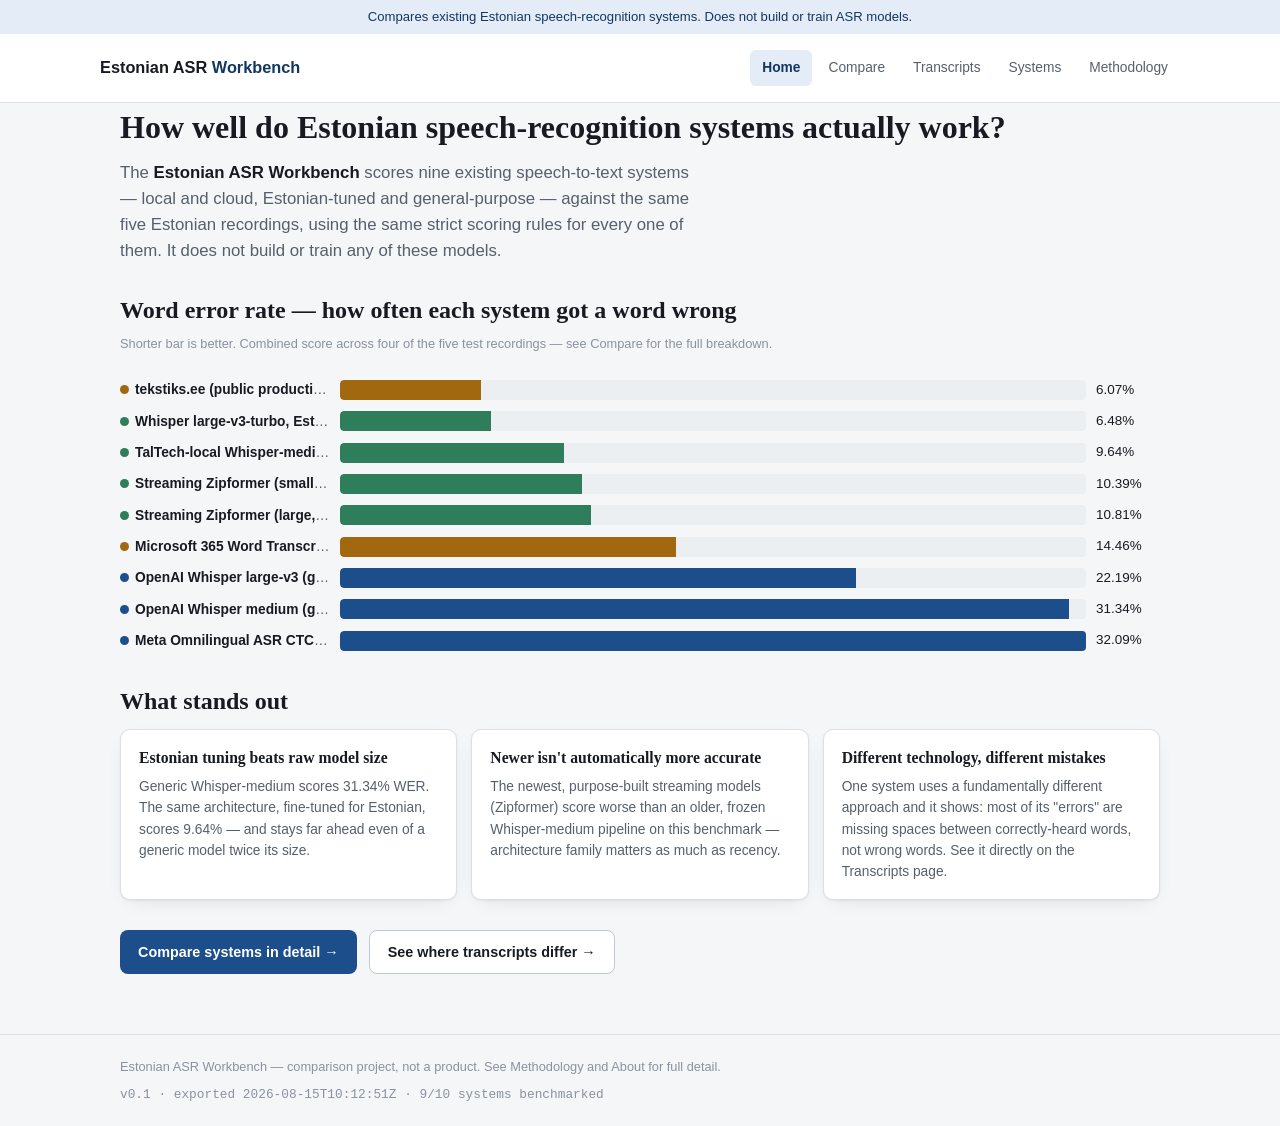
==== index.html @ 6c3801e6 "Initial commit: Estonian ASR Workbench results site v0.1 Static site (no build step, no backend, no " ====
<!doctype html>
<html lang="en">
<head>
<meta charset="utf-8">
<meta name="viewport" content="width=device-width, initial-scale=1">
<title>Estonian ASR Workbench — results</title>
<link rel="stylesheet" href="css/style.css">
</head>
<body>
<header class="site-head" id="site-header"></header>

<main class="wrap">
  <h1>How well do Estonian speech-recognition systems actually work?</h1>
  <p class="hero-scope">
    The <strong>Estonian ASR Workbench</strong> scores nine existing speech-to-text
    systems — local and cloud, Estonian-tuned and general-purpose — against the
    same five Estonian recordings, using the same strict scoring rules for
    every one of them. It does not build or train any of these models.
  </p>

  <section id="chart-section">
    <h2>Word error rate — how often each system got a word wrong</h2>
    <p class="chart-caption">Shorter bar is better. Combined score across four of the five test recordings — see Compare for the full breakdown.</p>
    <div id="barchart" class="barchart"></div>
  </section>

  <section id="findings-section">
    <h2>What stands out</h2>
    <div class="finding-grid">
      <div class="finding-card">
        <h3>Estonian tuning beats raw model size</h3>
        <p>Generic Whisper-medium scores 31.34% WER. The same architecture, fine-tuned for Estonian, scores 9.64% — and stays far ahead even of a generic model twice its size.</p>
      </div>
      <div class="finding-card">
        <h3>Newer isn't automatically more accurate</h3>
        <p>The newest, purpose-built streaming models (Zipformer) score worse than an older, frozen Whisper-medium pipeline on this benchmark — architecture family matters as much as recency.</p>
      </div>
      <div class="finding-card">
        <h3>Different technology, different mistakes</h3>
        <p>One system uses a fundamentally different approach and it shows: most of its "errors" are missing spaces between correctly-heard words, not wrong words. See it directly on the Transcripts page.</p>
      </div>
    </div>
  </section>

  <section id="cta-section">
    <div class="cta-row">
      <a class="btn primary" href="compare.html">Compare systems in detail →</a>
      <a class="btn secondary" href="transcripts.html">See where transcripts differ →</a>
    </div>
  </section>
</main>

<footer class="site-foot" id="site-footer"></footer>

<script src="js/data.js"></script>
<script src="js/home.js"></script>
</body>
</html>
---- css/style.css ----
:root {
  --bg: #F5F6F8;
  --surface: #FFFFFF;
  --surface-sunken: #ECEFF2;
  --text: #171B21;
  --text-dim: #565F6C;
  --text-faint: #8992A0;
  --border: #DBE0E6;
  --border-strong: #C1C8D1;
  --accent: #1C4E8C;
  --accent-strong: #123761;
  --accent-soft: #E4ECF7;
  --local: #2E7D5B;
  --local-soft: #E1F0E8;
  --cloud: #A2680F;
  --cloud-soft: #F5EADA;
  --planned: #8992A0;
  --planned-soft: #ECEFF2;
  --sub: #C6572E;
  --del: #8992A0;
  --ins: #1C4E8C;
  --bound: #A2680F;
  --shadow: 0 1px 2px rgba(20,30,45,.06), 0 6px 20px -10px rgba(20,30,45,.15);
}

@media (prefers-color-scheme: dark) {
  :root {
    --bg: #10141A;
    --surface: #171C24;
    --surface-sunken: #0C0F14;
    --text: #E7EBF1;
    --text-dim: #A5AEBC;
    --text-faint: #6C7684;
    --border: #29313D;
    --border-strong: #3A4552;
    --accent: #6E9FE0;
    --accent-strong: #9AC0F2;
    --accent-soft: #1B2C46;
    --local: #6BBE95;
    --local-soft: #163526;
    --cloud: #D8A24F;
    --cloud-soft: #3A2E14;
    --planned: #6C7684;
    --planned-soft: #1C222B;
    --sub: #E08A63;
    --del: #6C7684;
    --ins: #6E9FE0;
    --bound: #D8A24F;
    --shadow: 0 1px 2px rgba(0,0,0,.4), 0 8px 24px -12px rgba(0,0,0,.6);
  }
}

* { box-sizing: border-box; }
html { color-scheme: light dark; }

body {
  margin: 0;
  background: var(--bg);
  color: var(--text);
  font-family: -apple-system, "Segoe UI", Roboto, Helvetica, Arial, sans-serif;
  line-height: 1.55;
}

h1, h2, h3 { font-family: Charter, "Iowan Old Style", Georgia, serif; text-wrap: balance; margin: 0 0 8px; }
code, .mono, .eyebrow { font-family: ui-monospace, "SF Mono", Consolas, Menlo, monospace; }

a { color: var(--accent-strong); }
.wrap { max-width: 1080px; margin: 0 auto; padding: 0 20px; }
/* Transcript comparison needs more horizontal room for 2-4 columns side by
   side -- widened site-wide (header/main/footer together) only on that page. */
body.wide .wrap { max-width: 1320px; }

/* ---- header / nav ---- */
header.site-head {
  border-bottom: 1px solid var(--border);
  background: var(--surface);
}
header.site-head .bar { display: flex; align-items: center; justify-content: space-between; padding: 16px 0; gap: 16px; flex-wrap: wrap; }
header.site-head .brand { font-weight: 700; font-size: 1.02rem; text-decoration: none; color: var(--text); }
header.site-head .brand span { color: var(--accent-strong); }
nav.site-nav { display: flex; gap: 4px; flex-wrap: wrap; }
nav.site-nav a, nav.site-nav .soon {
  font-size: 0.86rem; padding: 7px 12px; border-radius: 6px; text-decoration: none; color: var(--text-dim);
}
nav.site-nav a:hover { background: var(--surface-sunken); color: var(--text); }
nav.site-nav a.active { color: var(--accent-strong); background: var(--accent-soft); font-weight: 600; }
nav.site-nav .soon { color: var(--text-faint); cursor: default; }
nav.site-nav .soon::after { content: " · soon"; font-size: 0.72rem; }

.scope-strip {
  background: var(--accent-soft); color: var(--accent-strong);
  font-size: 0.82rem; text-align: center; padding: 7px 16px;
}

main { padding: 36px 0 80px; }

footer.site-foot {
  border-top: 1px solid var(--border); margin-top: 60px; padding: 22px 0;
  color: var(--text-faint); font-size: 0.8rem;
}
footer.site-foot .wrap { display: flex; justify-content: space-between; flex-wrap: wrap; gap: 8px; }

/* ---- home ---- */
.hero-scope { font-size: 1.05rem; color: var(--text-dim); max-width: 62ch; margin: 4px 0 28px; }
.hero-scope strong { color: var(--text); }

.barchart { display: flex; flex-direction: column; gap: 10px; margin: 8px 0 32px; }
.barchart .row { display: grid; grid-template-columns: 210px 1fr 64px; align-items: center; gap: 10px; }
.barchart .label { font-size: 0.86rem; text-align: right; color: var(--text-dim); white-space: nowrap; overflow: hidden; text-overflow: ellipsis; }
.barchart .label strong { color: var(--text); }
.barchart .track { background: var(--surface-sunken); border-radius: 4px; height: 20px; overflow: hidden; }
.barchart .fill { height: 100%; border-radius: 4px 0 0 4px; }
.barchart .val { font-variant-numeric: tabular-nums; font-size: 0.84rem; color: var(--text); }
.chart-caption { font-size: 0.8rem; color: var(--text-faint); margin: -4px 0 26px; }
@media (max-width: 640px) {
  .barchart .row { grid-template-columns: 110px 1fr 52px; }
  .barchart .label { font-size: 0.76rem; }
}

.cat-dot { display: inline-block; width: 9px; height: 9px; border-radius: 50%; margin-right: 6px; }
.cat-estonian-specialized-local { background: var(--local); }
.cat-general-multilingual-open { background: var(--accent); }
.cat-commercial-cloud { background: var(--cloud); }

.finding-grid { display: grid; grid-template-columns: repeat(auto-fit, minmax(230px,1fr)); gap: 14px; margin: 8px 0 30px; }
.finding-card { background: var(--surface); border: 1px solid var(--border); border-radius: 10px; padding: 16px 18px; box-shadow: var(--shadow); }
.finding-card h3 { font-size: 0.98rem; margin-bottom: 6px; }
.finding-card p { font-size: 0.86rem; color: var(--text-dim); margin: 0; }

.cta-row { display: flex; gap: 12px; flex-wrap: wrap; margin: 4px 0 8px; }
.btn { display: inline-flex; align-items: center; gap: 6px; padding: 10px 18px; border-radius: 8px; font-size: 0.9rem; font-weight: 600; text-decoration: none; }
.btn.primary { background: var(--accent); color: #fff; }
.btn.secondary { background: var(--surface); color: var(--text); border: 1px solid var(--border-strong); }

/* ---- compare page ---- */
.filters { display: flex; flex-wrap: wrap; gap: 20px; background: var(--surface); border: 1px solid var(--border); border-radius: 10px; padding: 16px 18px; margin: 4px 0 22px; box-shadow: var(--shadow); }
.filter-group { display: flex; flex-direction: column; gap: 6px; }
.filter-group .fg-label { font-size: 0.7rem; letter-spacing: .05em; text-transform: uppercase; color: var(--text-faint); font-weight: 600; }
.filter-group .fg-opts { display: flex; gap: 6px; flex-wrap: wrap; }
.chip { border: 1px solid var(--border-strong); background: var(--surface); color: var(--text-dim); font-size: 0.8rem; padding: 5px 11px; border-radius: 100px; cursor: pointer; user-select: none; }
.chip[aria-pressed="true"] { background: var(--accent); border-color: var(--accent); color: #fff; }
.filter-meta { margin-left: auto; align-self: center; font-size: 0.8rem; color: var(--text-faint); }

.rank-note { font-size: 0.82rem; color: var(--text-faint); margin: 10px 2px 18px; max-width: 68ch; }

.table-wrap { overflow-x: auto; border: 1px solid var(--border); border-radius: 10px; background: var(--surface); box-shadow: var(--shadow); }
table.leaderboard { border-collapse: collapse; width: 100%; min-width: 760px; font-size: 0.86rem; }
table.leaderboard th, table.leaderboard td { padding: 10px 14px; border-bottom: 1px solid var(--border); text-align: left; vertical-align: middle; }
table.leaderboard thead th { background: var(--surface-sunken); font-size: 0.7rem; letter-spacing: .05em; text-transform: uppercase; color: var(--text-dim); cursor: pointer; white-space: nowrap; }
table.leaderboard thead th.num, table.leaderboard td.num { text-align: right; font-variant-numeric: tabular-nums; }
table.leaderboard thead th[aria-sort]::after { content: ""; margin-left: 5px; }
table.leaderboard thead th[aria-sort="ascending"]::after { content: "▲"; font-size: 0.6rem; }
table.leaderboard thead th[aria-sort="descending"]::after { content: "▼"; font-size: 0.6rem; }
table.leaderboard tbody tr.sysrow { cursor: pointer; }
table.leaderboard tbody tr.sysrow:hover { background: var(--surface-sunken); }
table.leaderboard tbody tr.detail-row td { background: var(--surface-sunken); padding: 14px 20px; }
table.leaderboard tbody tr.detail-row { display: none; }
table.leaderboard tbody tr.detail-row.open { display: table-row; }

.dim-badge { display: inline-block; font-size: 0.72rem; padding: 2px 8px; border-radius: 5px; border: 1px solid var(--border-strong); color: var(--text-dim); white-space: nowrap; }
.dim-badge.local { color: var(--local); border-color: color-mix(in srgb, var(--local) 40%, transparent); background: var(--local-soft); }
.dim-badge.cloud { color: var(--cloud); border-color: color-mix(in srgb, var(--cloud) 40%, transparent); background: var(--cloud-soft); }
.dim-badge.planned { color: var(--planned); background: var(--planned-soft); }

.mini-table { width: 100%; border-collapse: collapse; font-size: 0.82rem; margin-top: 4px; }
.mini-table th, .mini-table td { padding: 6px 10px; border-bottom: 1px solid var(--border); text-align: right; }
.mini-table th:first-child, .mini-table td:first-child { text-align: left; }
.mini-table th { color: var(--text-faint); font-weight: 600; font-size: 0.72rem; text-transform: uppercase; }

/* ---- transcripts page ---- */
.picker-bar { background: var(--surface); border: 1px solid var(--border); border-radius: 10px; padding: 16px 18px; margin: 4px 0 20px; box-shadow: var(--shadow); display: flex; flex-wrap: wrap; gap: 22px; align-items: flex-start; }
.set-picker { display: flex; gap: 6px; }
.set-picker button { width: 34px; height: 34px; border-radius: 8px; border: 1px solid var(--border-strong); background: var(--surface); color: var(--text-dim); font-weight: 600; cursor: pointer; }
.set-picker button[aria-pressed="true"] { background: var(--accent); border-color: var(--accent); color: #fff; }
.sys-picker { display: flex; flex-wrap: wrap; gap: 6px; max-width: 620px; }
.sys-picker label { display: flex; align-items: center; gap: 6px; font-size: 0.82rem; border: 1px solid var(--border-strong); border-radius: 100px; padding: 5px 11px 5px 8px; cursor: pointer; color: var(--text-dim); }
.sys-picker label.checked { background: var(--accent-soft); border-color: var(--accent); color: var(--accent-strong); }
.sys-picker label.disabled { opacity: .4; cursor: not-allowed; }
.picker-note { font-size: 0.78rem; color: var(--text-faint); }

.legend { display: flex; flex-wrap: wrap; gap: 14px 20px; font-size: 0.8rem; margin: 0 0 10px; color: var(--text-dim); }
.legend .item { display: flex; align-items: center; gap: 6px; }
.legend .sw { width: 12px; height: 12px; border-radius: 3px; flex: none; }

.insight-note {
  background: var(--surface); border: 1px solid var(--border); border-radius: 8px;
  padding: 12px 16px; margin: 0 0 20px; font-size: 0.86rem; color: var(--text-dim);
}
.insight-note strong { color: var(--text); }

/* The reference is the one thing everything else is measured against --
   it must not read as "just another card" next to the system columns. */
.ref-block {
  background: var(--accent-soft); border: 1px solid color-mix(in srgb, var(--accent) 35%, transparent);
  border-radius: 8px; padding: 16px 20px; margin: 0 0 20px; font-size: 1rem;
}
.ref-block .eyebrow { display: block; margin-bottom: 2px; color: var(--accent-strong); }
.ref-block .ref-sub { display: block; font-family: -apple-system, sans-serif; font-size: 0.78rem; color: var(--accent-strong); opacity: 0.85; margin-bottom: 10px; }
.ref-block .ref-text { color: var(--text); }

.cols-label { font-size: 0.7rem; letter-spacing: .05em; text-transform: uppercase; color: var(--text-faint); font-weight: 600; margin: 0 0 8px; }

.transcript-cols { display: grid; gap: 14px; grid-template-columns: repeat(auto-fit, minmax(230px, 1fr)); align-items: start; }
.transcript-col { background: var(--surface); border: 1px solid var(--border); border-radius: 10px; box-shadow: var(--shadow); overflow: hidden; max-width: 560px; }
.transcript-col .col-head { padding: 10px 14px; border-bottom: 1px solid var(--border); background: var(--surface-sunken); font-size: 0.84rem; font-weight: 600; display: flex; justify-content: space-between; gap: 8px; }
.transcript-col .col-head .wer { font-variant-numeric: tabular-nums; color: var(--text-dim); font-weight: 500; }
.transcript-col .col-body { padding: 14px 16px; font-size: 0.9rem; line-height: 1.85; }
.tok { padding: 1px 2px; border-radius: 3px; }
.tok.sub { background: color-mix(in srgb, var(--sub) 22%, transparent); text-decoration: underline wavy var(--sub); text-decoration-thickness: 1px; }
.tok.del { background: color-mix(in srgb, var(--del) 18%, transparent); text-decoration: line-through; color: var(--text-faint); }
.tok.ins { background: color-mix(in srgb, var(--ins) 20%, transparent); }
.tok.bound { background: color-mix(in srgb, var(--bound) 22%, transparent); }
.normalize-note { font-size: 0.76rem; color: var(--text-faint); margin: 4px 0 20px; }

@media (max-width: 720px) {
  .picker-bar { position: sticky; top: 0; z-index: 10; }
}

.empty-hint { color: var(--text-faint); font-size: 0.86rem; padding: 30px 0; text-align: center; }

.page-head { margin-bottom: 22px; }
.page-head p { color: var(--text-dim); max-width: 68ch; margin: 4px 0 0; }

/* ---- systems catalog ---- */
.cat-section { margin: 0 0 40px; }
.cat-heading { display: flex; align-items: center; font-size: 1.1rem; margin: 0 0 14px; }
.cat-heading .cat-dot { width: 11px; height: 11px; margin-right: 9px; }
.cat-count { font-family: ui-monospace, monospace; font-size: 0.8rem; color: var(--text-faint); font-weight: 400; margin-left: 8px; }

.system-grid { display: flex; flex-direction: column; gap: 10px; }
.system-card { background: var(--surface); border: 1px solid var(--border); border-radius: 10px; box-shadow: var(--shadow); overflow: hidden; }
.system-card.open { border-color: var(--border-strong); }

.card-head {
  width: 100%; display: flex; align-items: center; justify-content: space-between; gap: 16px;
  background: none; border: none; text-align: left; cursor: pointer; padding: 14px 18px; font: inherit; color: inherit;
}
.card-head:hover { background: var(--surface-sunken); }
.card-head-main { display: flex; flex-direction: column; gap: 6px; min-width: 0; }
.card-title { font-weight: 700; font-size: 0.98rem; }
.card-provider { font-size: 0.82rem; color: var(--text-dim); }
.card-badges { display: flex; flex-wrap: wrap; gap: 6px; margin-top: 2px; }
.card-badges .dim-badge { font-size: 0.7rem; }

.card-wer-wrap { flex: none; text-align: right; }
.card-wer { display: block; font-variant-numeric: tabular-nums; font-size: 1.3rem; font-weight: 700; color: var(--text); }
.card-wer-label { display: block; font-size: 0.68rem; letter-spacing: .05em; text-transform: uppercase; color: var(--text-faint); }
.card-wer-empty { font-size: 0.82rem; color: var(--text-faint); font-style: italic; }

.card-detail { display: none; padding: 4px 18px 20px; border-top: 1px solid var(--border); }
.system-card.open .card-detail { display: block; padding-top: 16px; }

.detail-grid { display: grid; grid-template-columns: 1fr 1fr; gap: 24px; margin-bottom: 14px; }
@media (max-width: 720px) { .detail-grid { grid-template-columns: 1fr; } }

.kv-list { margin: 0; }
.kv-row { display: grid; grid-template-columns: 160px 1fr; gap: 10px; padding: 6px 0; border-bottom: 1px solid var(--border); font-size: 0.84rem; }
.kv-row dt { color: var(--text-faint); }
.kv-row dd { margin: 0; overflow-wrap: anywhere; }
.kv-val { color: var(--text); }
.kv-empty { color: var(--text-faint); font-style: italic; }
.kv-list .kv-list { margin-top: 4px; }
.kv-list .kv-list .kv-row { grid-template-columns: 130px 1fr; padding: 4px 0; font-size: 0.8rem; }

.note-block { background: var(--surface-sunken); border-radius: 8px; padding: 12px 16px; margin: 10px 0 0; font-size: 0.86rem; }
.note-block p { margin: 4px 0 0; color: var(--text-dim); }
.note-block .note-label { font-size: 0.7rem; letter-spacing: .05em; text-transform: uppercase; color: var(--text-faint); font-weight: 600; }
.note-block.limitation { border-left: 3px solid var(--bound); }
.note-block.unknown { border-left: 3px solid var(--text-faint); }

@media (max-width: 560px) {
  .card-head { flex-direction: column; align-items: flex-start; gap: 8px; }
  .card-wer-wrap { text-align: left; }
  .card-wer { display: inline; font-size: 1.05rem; }
  .card-wer-label { display: inline; margin-left: 4px; }
  .kv-row, .kv-list .kv-list .kv-row { grid-template-columns: 1fr; gap: 2px; }
  .kv-row dt { font-size: 0.72rem; text-transform: uppercase; letter-spacing: .03em; }
}

.detail-links { font-size: 0.84rem; margin: 14px 0 0; }

/* ---- methodology ---- */
.summary-box {
  background: var(--accent-soft); border: 1px solid color-mix(in srgb, var(--accent) 30%, transparent);
  border-radius: 10px; padding: 18px 22px; margin: 0 0 26px;
}
.summary-box h2 { font-size: 1.02rem; margin: 0 0 10px; color: var(--accent-strong); }
.plain-list { margin: 0; padding-left: 1.2em; }
.plain-list li { margin-bottom: 8px; color: var(--text-dim); max-width: 68ch; }
.plain-list li strong { color: var(--text); }

.method-toc { display: flex; flex-wrap: wrap; gap: 8px 6px; margin: 0 0 34px; padding: 14px 16px; background: var(--surface); border: 1px solid var(--border); border-radius: 10px; }
.method-toc a { font-size: 0.8rem; padding: 5px 10px; border-radius: 100px; background: var(--surface-sunken); text-decoration: none; color: var(--text-dim); }
.method-toc a:hover { background: var(--accent-soft); color: var(--accent-strong); }

.method-section { margin: 0 0 40px; scroll-margin-top: 16px; padding-top: 6px; border-top: 1px solid var(--border); }
.method-section:first-of-type { border-top: none; }
.method-section h2 { font-size: 1.15rem; margin: 0 0 10px; }
.method-section p { color: var(--text-dim); max-width: 70ch; margin: 0 0 12px; }
.method-section code { background: var(--surface-sunken); padding: 1px 6px; border-radius: 4px; font-size: 0.88em; }

table.leaderboard.mini-sets { min-width: 0; width: auto; }
.mini-sets thead th { cursor: default; }
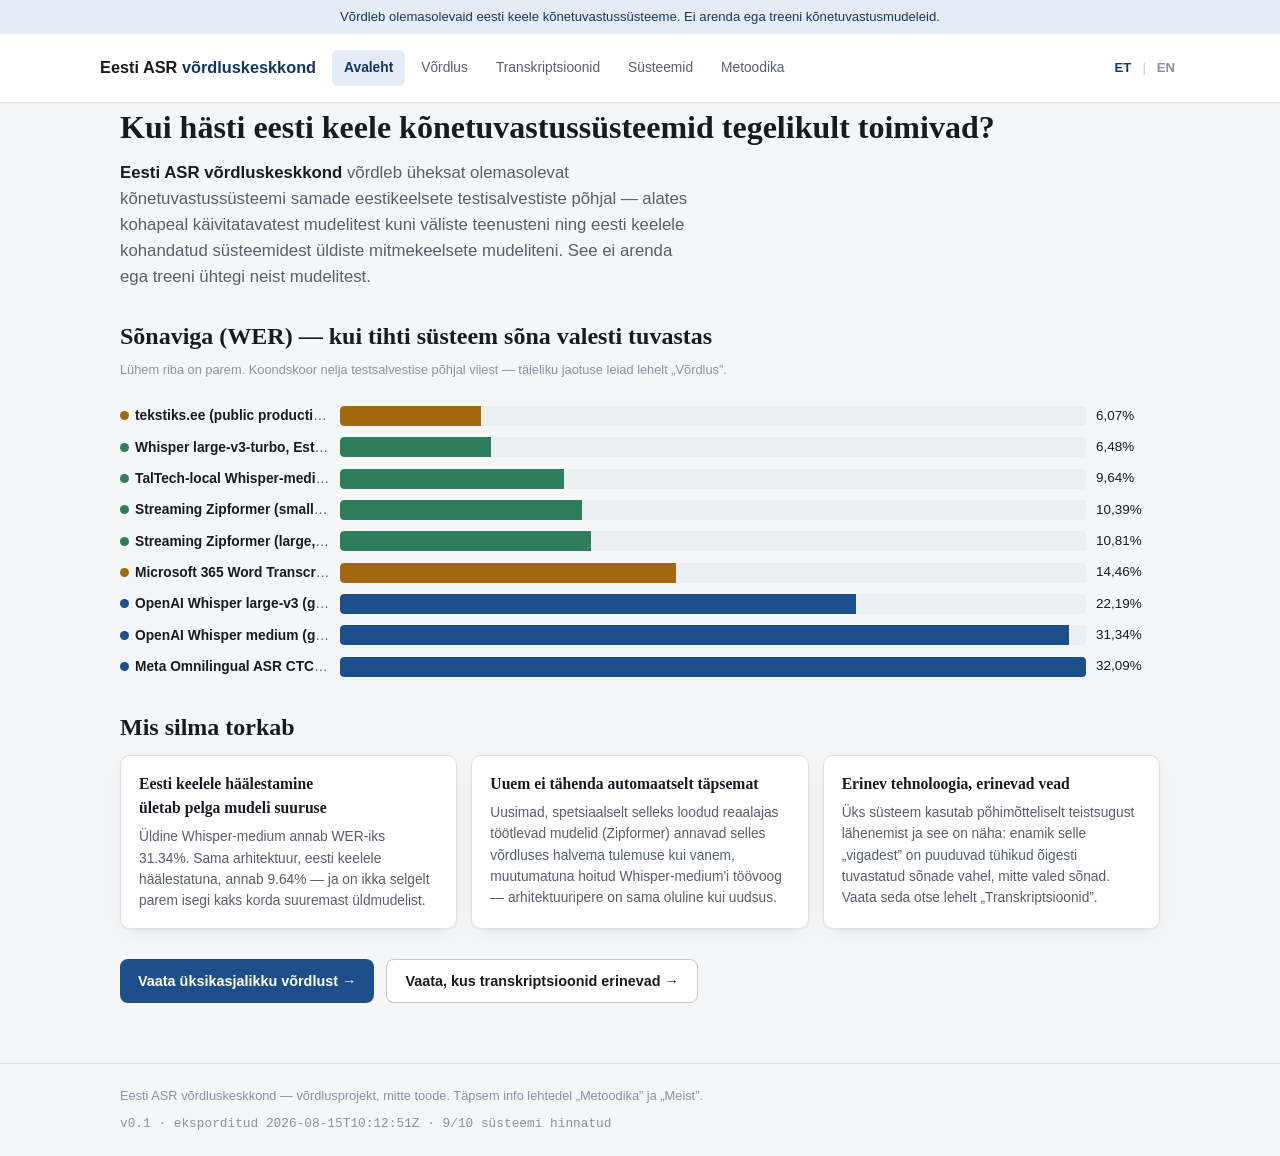
==== commit f2abfe5c: "Add bilingual ET/EN support with a shared translation layer New js/i18n.js holds all Estonian and En" ====
--- a/index.html
+++ b/index.html
@@ -1,7 +1,8 @@
 <!doctype html>
-<html lang="en">
+<html lang="et">
 <head>
 <meta charset="utf-8">
+<script>document.documentElement.lang = localStorage.getItem("wb_lang") || "et";</script>
 <meta name="viewport" content="width=device-width, initial-scale=1">
 <title>Estonian ASR Workbench — results</title>
 <link rel="stylesheet" href="css/style.css">
@@ -10,48 +11,31 @@
 <header class="site-head" id="site-header"></header>
 
 <main class="wrap">
-  <h1>How well do Estonian speech-recognition systems actually work?</h1>
-  <p class="hero-scope">
-    The <strong>Estonian ASR Workbench</strong> scores nine existing speech-to-text
-    systems — local and cloud, Estonian-tuned and general-purpose — against the
-    same five Estonian recordings, using the same strict scoring rules for
-    every one of them. It does not build or train any of these models.
-  </p>
+  <h1 id="page-h1"></h1>
+  <p class="hero-scope" id="hero-scope"></p>
 
   <section id="chart-section">
-    <h2>Word error rate — how often each system got a word wrong</h2>
-    <p class="chart-caption">Shorter bar is better. Combined score across four of the five test recordings — see Compare for the full breakdown.</p>
+    <h2 id="chart-heading"></h2>
+    <p class="chart-caption" id="chart-caption"></p>
     <div id="barchart" class="barchart"></div>
   </section>
 
   <section id="findings-section">
-    <h2>What stands out</h2>
-    <div class="finding-grid">
-      <div class="finding-card">
-        <h3>Estonian tuning beats raw model size</h3>
-        <p>Generic Whisper-medium scores 31.34% WER. The same architecture, fine-tuned for Estonian, scores 9.64% — and stays far ahead even of a generic model twice its size.</p>
-      </div>
-      <div class="finding-card">
-        <h3>Newer isn't automatically more accurate</h3>
-        <p>The newest, purpose-built streaming models (Zipformer) score worse than an older, frozen Whisper-medium pipeline on this benchmark — architecture family matters as much as recency.</p>
-      </div>
-      <div class="finding-card">
-        <h3>Different technology, different mistakes</h3>
-        <p>One system uses a fundamentally different approach and it shows: most of its "errors" are missing spaces between correctly-heard words, not wrong words. See it directly on the Transcripts page.</p>
-      </div>
-    </div>
+    <h2 id="findings-heading"></h2>
+    <div class="finding-grid" id="finding-grid"></div>
   </section>
 
   <section id="cta-section">
     <div class="cta-row">
-      <a class="btn primary" href="compare.html">Compare systems in detail →</a>
-      <a class="btn secondary" href="transcripts.html">See where transcripts differ →</a>
+      <a class="btn primary" id="cta-compare" href="compare.html"></a>
+      <a class="btn secondary" id="cta-transcripts" href="transcripts.html"></a>
     </div>
   </section>
 </main>
 
 <footer class="site-foot" id="site-footer"></footer>
 
+<script src="js/i18n.js"></script>
 <script src="js/data.js"></script>
 <script src="js/home.js"></script>
 </body>
--- a/css/style.css
+++ b/css/style.css
@@ -76,15 +76,24 @@
   background: var(--surface);
 }
 header.site-head .bar { display: flex; align-items: center; justify-content: space-between; padding: 16px 0; gap: 16px; flex-wrap: wrap; }
-header.site-head .brand { font-weight: 700; font-size: 1.02rem; text-decoration: none; color: var(--text); }
+header.site-head .brand { font-weight: 700; font-size: 1.02rem; text-decoration: none; color: var(--text); flex: none; }
 header.site-head .brand span { color: var(--accent-strong); }
-nav.site-nav { display: flex; gap: 4px; flex-wrap: wrap; }
+nav.site-nav { display: flex; gap: 4px; flex-wrap: wrap; flex: 1 1 auto; }
 nav.site-nav a, nav.site-nav .soon {
   font-size: 0.86rem; padding: 7px 12px; border-radius: 6px; text-decoration: none; color: var(--text-dim);
 }
 nav.site-nav a:hover { background: var(--surface-sunken); color: var(--text); }
 nav.site-nav a.active { color: var(--accent-strong); background: var(--accent-soft); font-weight: 600; }
 nav.site-nav .soon { color: var(--text-faint); cursor: default; }
+
+.lang-switch { display: flex; align-items: center; gap: 6px; flex: none; }
+.lang-switch button {
+  background: none; border: none; font: inherit; font-size: 0.82rem; font-weight: 600;
+  color: var(--text-faint); cursor: pointer; padding: 4px 5px; border-radius: 4px;
+}
+.lang-switch button:hover { color: var(--text); background: var(--surface-sunken); }
+.lang-switch button[aria-pressed="true"] { color: var(--accent-strong); }
+.lang-switch .lang-sep { color: var(--border-strong); font-size: 0.82rem; }
 nav.site-nav .soon::after { content: " · soon"; font-size: 0.72rem; }
 
 .scope-strip {
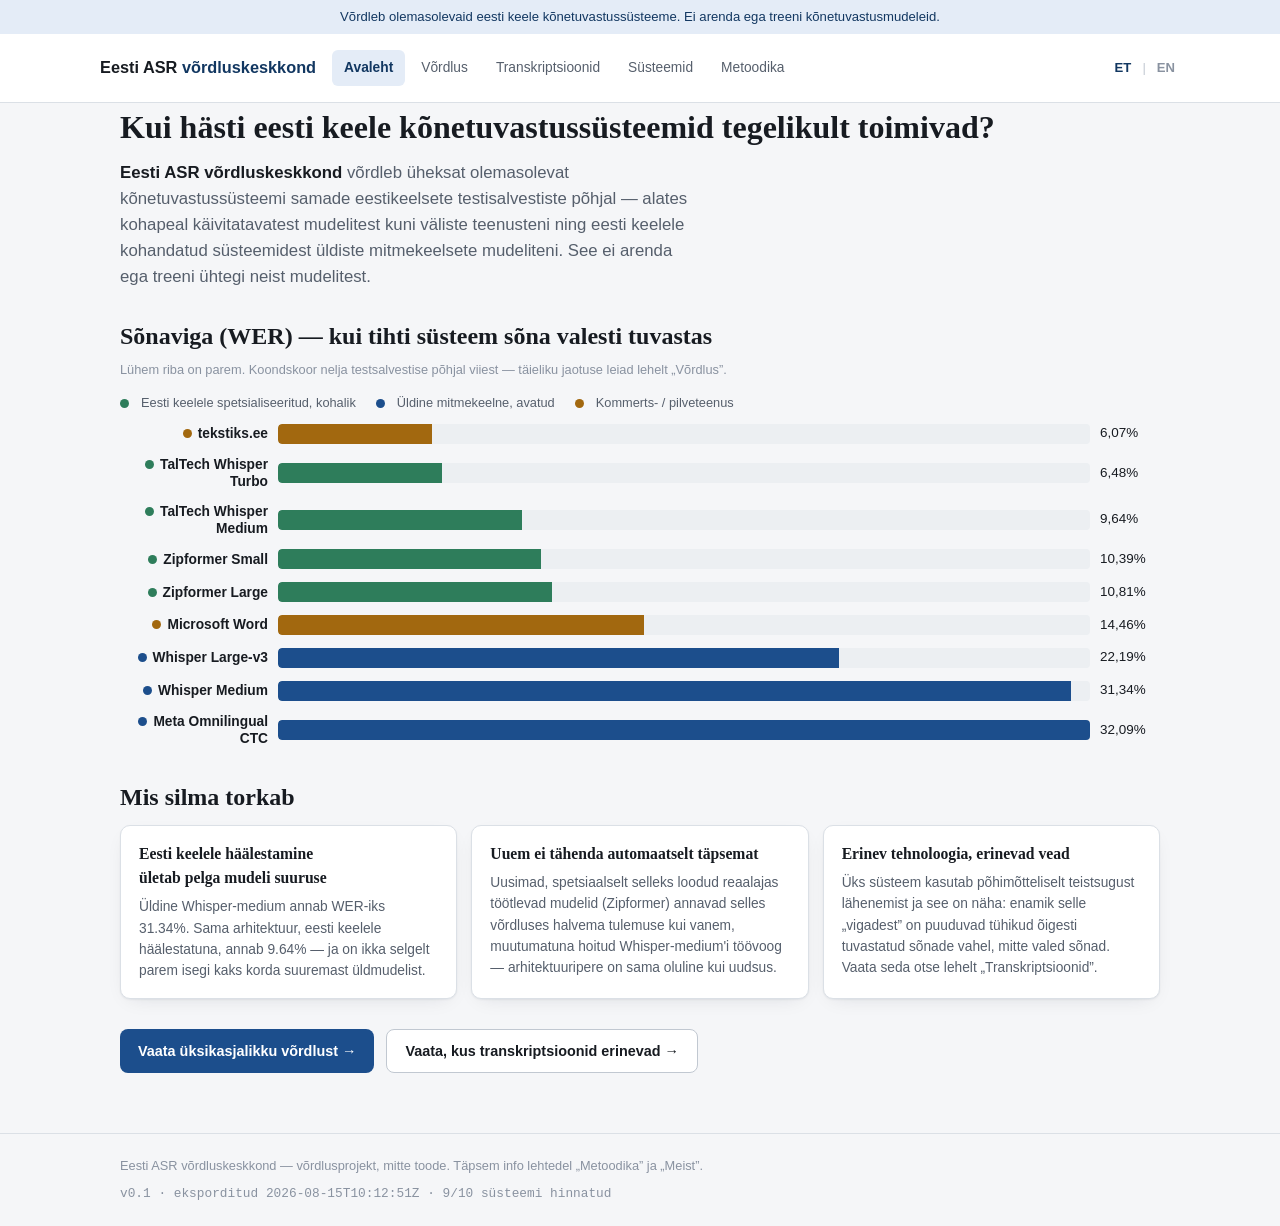
==== commit c87fef34: "Make the homepage WER chart labels shorter and readable Adds a chart-only HOME_CHART_LABELS map (sys" ====
--- a/index.html
+++ b/index.html
@@ -17,6 +17,7 @@
   <section id="chart-section">
     <h2 id="chart-heading"></h2>
     <p class="chart-caption" id="chart-caption"></p>
+    <div class="legend chart-legend" id="chart-legend"></div>
     <div id="barchart" class="barchart"></div>
   </section>
 
--- a/css/style.css
+++ b/css/style.css
@@ -113,16 +113,20 @@
 .hero-scope { font-size: 1.05rem; color: var(--text-dim); max-width: 62ch; margin: 4px 0 28px; }
 .hero-scope strong { color: var(--text); }
 
-.barchart { display: flex; flex-direction: column; gap: 10px; margin: 8px 0 32px; }
-.barchart .row { display: grid; grid-template-columns: 210px 1fr 64px; align-items: center; gap: 10px; }
-.barchart .label { font-size: 0.86rem; text-align: right; color: var(--text-dim); white-space: nowrap; overflow: hidden; text-overflow: ellipsis; }
+.barchart { display: flex; flex-direction: column; gap: 12px; margin: 8px 0 32px; }
+.barchart .row { display: grid; grid-template-columns: 148px 1fr 60px; align-items: center; gap: 10px; }
+.barchart .label {
+  font-size: 0.86rem; text-align: right; color: var(--text-dim); line-height: 1.25;
+  overflow: hidden; display: -webkit-box; -webkit-line-clamp: 2; -webkit-box-orient: vertical;
+}
 .barchart .label strong { color: var(--text); }
 .barchart .track { background: var(--surface-sunken); border-radius: 4px; height: 20px; overflow: hidden; }
 .barchart .fill { height: 100%; border-radius: 4px 0 0 4px; }
-.barchart .val { font-variant-numeric: tabular-nums; font-size: 0.84rem; color: var(--text); }
-.chart-caption { font-size: 0.8rem; color: var(--text-faint); margin: -4px 0 26px; }
+.barchart .val { font-variant-numeric: tabular-nums; font-size: 0.84rem; color: var(--text); white-space: nowrap; }
+.chart-caption { font-size: 0.8rem; color: var(--text-faint); margin: -4px 0 14px; }
+.chart-legend { margin: 0 0 18px; }
 @media (max-width: 640px) {
-  .barchart .row { grid-template-columns: 110px 1fr 52px; }
+  .barchart .row { grid-template-columns: 96px 1fr 50px; }
   .barchart .label { font-size: 0.76rem; }
 }
 
